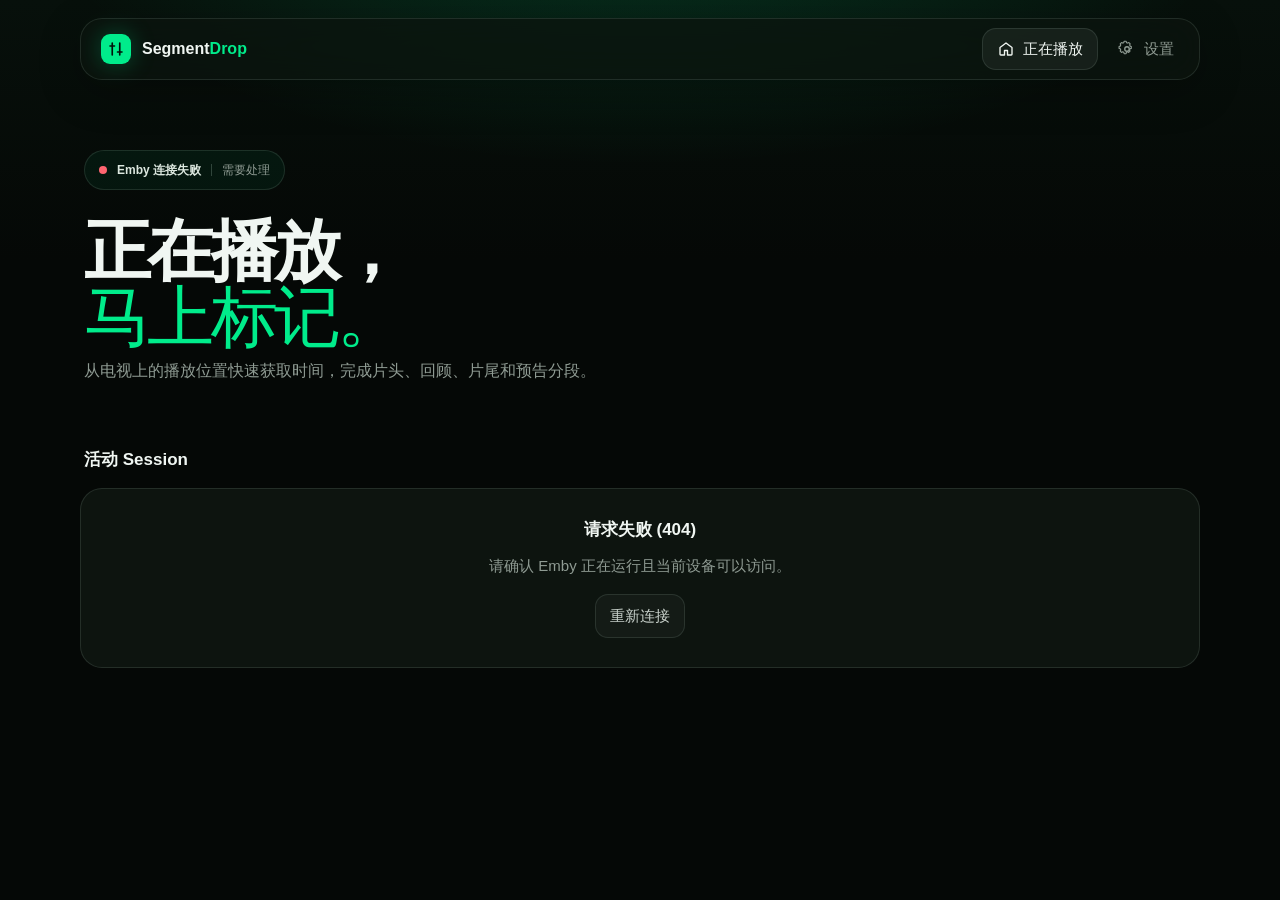
==== templates/index.html @ 85aca8f5 "Initial SegmentDrop release" ====
<!doctype html>
<html lang="zh-CN">
<head>
  <meta charset="utf-8">
  <meta name="viewport" content="width=device-width, initial-scale=1, viewport-fit=cover">
  <meta name="theme-color" content="#050806">
  <title>SegmentDrop · Emby → TheIntroDB</title>
  <link rel="stylesheet" href="/static/app.css">
</head>
<body>
  <div class="noise"></div>
  <svg width="0" height="0" aria-hidden="true" class="symbols">
    <symbol id="icon-cut" viewBox="0 0 24 24"><path d="M7 4v16M17 4v16M4 8h6M14 16h6" fill="none" stroke="currentColor" stroke-width="2.2" stroke-linecap="round"/></symbol>
    <symbol id="icon-home" viewBox="0 0 24 24"><path d="m4 10 8-6 8 6v9a1 1 0 0 1-1 1h-5v-6h-4v6H5a1 1 0 0 1-1-1z" fill="none" stroke="currentColor" stroke-width="1.8" stroke-linejoin="round"/></symbol>
    <symbol id="icon-settings" viewBox="0 0 24 24"><circle cx="12" cy="12" r="3" fill="none" stroke="currentColor" stroke-width="1.8"/><path d="M19 13.5v-3l-2-.7a7 7 0 0 0-.7-1.7l.9-1.9-2.1-2.1-1.9.9a7 7 0 0 0-1.7-.7L10.5 2h-3l-.7 2.3a7 7 0 0 0-1.7.7l-1.9-.9-2.1 2.1.9 1.9a7 7 0 0 0-.7 1.7l-2 .7v3l2 .7a7 7 0 0 0 .7 1.7l-.9 1.9 2.1 2.1 1.9-.9a7 7 0 0 0 1.7.7l.7 2.3h3l.7-2.3a7 7 0 0 0 1.7-.7l1.9.9 2.1-2.1-.9-1.9a7 7 0 0 0 .7-1.7z" transform="translate(2 0) scale(.83)" fill="none" stroke="currentColor" stroke-width="1.8" stroke-linejoin="round"/></symbol>
    <symbol id="icon-arrow" viewBox="0 0 24 24"><path d="m14 5-7 7 7 7" fill="none" stroke="currentColor" stroke-width="2" stroke-linecap="round" stroke-linejoin="round"/></symbol>
  </svg>

  <main class="shell">
    <header class="topbar">
      <button class="brand" data-view="home" aria-label="返回正在播放"><span class="brand-mark"><svg><use href="#icon-cut"></use></svg></span><span class="brand-name">Segment<span>Drop</span></span></button>
      <nav class="nav-actions" aria-label="主导航">
        <button class="nav-btn active" data-view="home"><svg><use href="#icon-home"></use></svg><span>正在播放</span></button>
        <button class="nav-btn" data-view="settings"><svg><use href="#icon-settings"></use></svg><span>设置</span></button>
      </nav>
    </header>

    <section class="view active" id="view-home">
      <div class="hero">
        <div id="sync-status" class="sync-status is-loading"><i class="status-dot"></i><strong>正在连接 Emby</strong><i class="divider"></i><span>请稍候</span></div>
        <h1>正在播放，<br><em>马上标记。</em></h1>
        <p>从电视上的播放位置快速获取时间，完成片头、回顾、片尾和预告分段。</p>
      </div>
      <div class="section-head"><h2>活动 Session</h2><span id="session-count"></span></div>
      <div id="sessions" class="sessions" aria-live="polite"><div class="state-card"><span class="loader"></span><h3>正在读取播放设备</h3></div></div>
    </section>

    <section class="view" id="view-editor">
      <button class="back-btn" data-view="home"><svg><use href="#icon-arrow"></use></svg> 返回正在播放</button>
      <div id="editor-loading" class="state-card"><span class="loader"></span><h3>正在加载影片信息</h3></div>
      <div id="editor-content" hidden>
        <div class="media-banner">
          <div class="poster"><img id="detail-poster" alt="" decoding="async"></div>
          <div class="media-copy"><span class="tag" id="detail-tag"></span><h2 id="detail-title"></h2><h3 id="detail-episode"></h3><p id="detail-meta"></p></div>
        </div>
        <div class="timeline-panel" id="timeline-panel">
          <div class="timeline-head"><span>00:00:00</span><span>Emby 分段概览</span><span id="timeline-duration"></span></div>
          <div class="timeline" id="timeline"></div>
          <div class="legend"><span><i style="--color:var(--blue)"></i>回顾</span><span><i style="--color:var(--orange)"></i>片头</span><span><i style="--color:var(--purple)"></i>片尾</span><span><i style="--color:var(--teal)"></i>预告</span></div>
        </div>
        <div class="editor-head"><div><h2>分段时间</h2><p>点击“获取”读取当前设备的最新播放位置</p></div><button class="reset-all" id="reset-all">恢复 Emby 值</button></div>
        <div class="segment-grid" id="segments"></div>
        <div class="submit-dock"><button class="primary" id="submit-btn">提交分段 · 0 项</button></div>
      </div>
    </section>

    <section class="view" id="view-settings">
      <div class="settings-wrap">
        <h1>连接你的<br><em>媒体服务。</em></h1>
        <form class="settings-card" id="emby-form">
          <h2>Emby</h2><p>读取正在播放的 Session 与媒体分段</p>
          <div class="field"><label for="emby-url">Server URL</label><input id="emby-url" type="url" autocomplete="url" placeholder="http://192.168.1.8:8096"></div>
          <div class="field"><label for="emby-key">API Key</label><input id="emby-key" type="password" autocomplete="off"></div>
          <div class="settings-actions"><button class="secondary" type="button" data-test="emby">测试连接</button><button class="secondary save" type="submit">保存 Emby 设置</button></div>
        </form>
        <form class="settings-card" id="tidb-form">
          <h2>TheIntroDB</h2><p>向社区数据库提交分段时间</p>
          <div class="field"><label for="tidb-key">API Key</label><input id="tidb-key" type="password" autocomplete="off"></div>
          <div class="settings-actions"><button class="secondary" type="button" data-test="theintrodb">测试 API Key</button><button class="secondary save" type="submit">保存 TheIntroDB 设置</button></div>
        </form>
      </div>
    </section>
  </main>

  <div class="toast" id="toast" role="status"><strong></strong><span></span></div>
  <div class="result-sheet" id="result-sheet" role="dialog" aria-modal="true" aria-labelledby="result-title">
    <div class="result-box"><h2 id="result-title">提交结果</h2><p id="result-summary"></p><div class="result-list" id="result-list"></div><button class="primary" id="close-result">完成</button></div>
  </div>
  <script src="/static/app.js" defer></script>
</body>
</html>
---- static/app.css ----
:root{color-scheme:dark;--bg:#050806;--panel:rgba(16,23,19,.84);--panel-solid:#101712;--line:rgba(220,255,232,.11);--line-strong:rgba(220,255,232,.2);--text:#f0f6f2;--muted:#8f9b93;--green:#00ec8b;--green-soft:rgba(0,236,139,.13);--blue:#388cff;--orange:#ff812f;--purple:#ac5cff;--teal:#18c8ad;--danger:#ff6570;--radius:22px;--shadow:0 22px 70px rgba(0,0,0,.36)}
*{box-sizing:border-box}html{background:var(--bg)}body{margin:0;min-width:320px;min-height:100vh;color:var(--text);background:radial-gradient(900px 420px at 50% -120px,rgba(0,236,139,.18),transparent 68%),linear-gradient(180deg,#07100b 0,var(--bg) 260px);font:15px/1.5 -apple-system,BlinkMacSystemFont,"Segoe UI","PingFang SC","Microsoft YaHei",sans-serif;-webkit-font-smoothing:antialiased}button,input{font:inherit}button{color:inherit}button,a{-webkit-tap-highlight-color:transparent}.symbols{position:absolute}.noise{position:fixed;inset:0;pointer-events:none;opacity:.22;z-index:-1;background-image:url("data:image/svg+xml,%3Csvg viewBox='0 0 180 180' xmlns='http://www.w3.org/2000/svg'%3E%3Cfilter id='n'%3E%3CfeTurbulence type='fractalNoise' baseFrequency='.9' numOctaves='3' stitchTiles='stitch'/%3E%3C/filter%3E%3Crect width='100%25' height='100%25' filter='url(%23n)' opacity='.08'/%3E%3C/svg%3E")}.shell{width:min(1120px,calc(100% - 32px));margin:0 auto;padding:18px 0 96px}.topbar{position:sticky;top:max(10px,env(safe-area-inset-top));z-index:20;height:62px;display:flex;align-items:center;justify-content:space-between;padding:0 10px 0 20px;border:1px solid var(--line);border-radius:22px;background:rgba(12,20,15,.76);backdrop-filter:blur(22px) saturate(145%);box-shadow:0 12px 42px rgba(0,0,0,.25)}
.brand{display:flex;align-items:center;gap:11px;border:0;background:none;cursor:pointer;padding:7px 0}.brand-mark{width:30px;height:30px;display:grid;place-items:center;border-radius:9px;color:#021109;background:var(--green);box-shadow:0 0 24px rgba(0,236,139,.28)}.brand-mark svg{width:18px;height:18px}.brand-name{font-size:16px;font-weight:780}.brand-name span,h1 em{color:var(--green)}.nav-actions{display:flex;gap:5px}.nav-btn{min-height:42px;display:inline-flex;align-items:center;justify-content:center;gap:8px;padding:0 14px;border:1px solid transparent;border-radius:14px;background:transparent;color:var(--muted);cursor:pointer}.nav-btn:hover,.nav-btn.active{color:var(--text);background:rgba(255,255,255,.055);border-color:var(--line)}.nav-btn svg{width:18px;height:18px}.view{display:none;animation:rise .26s ease}.view.active{display:block}@keyframes rise{from{opacity:0;transform:translateY(7px)}}
.hero{padding:70px 4px 34px}.hero h1,.settings-wrap h1{margin:13px 0 10px;font-size:clamp(36px,6vw,67px);line-height:.98;letter-spacing:-.055em;font-weight:780}.hero h1 em,.settings-wrap h1 em{font-style:normal;font-weight:480}.hero p{max-width:570px;margin:0;color:var(--muted);font-size:16px}.sync-status{width:fit-content;display:inline-flex;align-items:center;gap:10px;margin-bottom:15px;padding:10px 14px;border:1px solid var(--line);border-radius:999px;background:rgba(0,236,139,.055);color:var(--muted);font-size:12px}.sync-status strong{color:#dce7df}.status-dot{width:8px;height:8px;border-radius:50%;background:var(--green);box-shadow:0 0 0 5px rgba(0,236,139,.09),0 0 13px rgba(0,236,139,.8)}.sync-status.is-error .status-dot{background:var(--danger);box-shadow:none}.sync-status.is-loading .status-dot{animation:pulse 1s infinite}.divider{width:1px;height:12px;background:var(--line-strong)}@keyframes pulse{50%{opacity:.35}}
.section-head{display:flex;align-items:end;justify-content:space-between;margin:30px 4px 15px}.section-head h2{margin:0;font-size:17px}.section-head span{color:var(--muted);font-size:12px}.sessions{display:grid;grid-template-columns:repeat(2,minmax(0,1fr));gap:16px}.session-card{position:relative;min-height:238px;overflow:hidden;display:grid;grid-template-columns:150px 1fr;gap:22px;padding:18px;border:1px solid var(--line);border-radius:var(--radius);background:linear-gradient(135deg,rgba(20,31,24,.97),rgba(9,13,11,.97));box-shadow:var(--shadow);cursor:pointer;text-align:left;transition:.2s}.session-card:hover{transform:translateY(-3px);border-color:rgba(0,236,139,.3)}.poster{position:relative;min-height:202px;overflow:hidden;border-radius:15px;background:linear-gradient(145deg,#28372d,#0a0e0b);box-shadow:0 12px 35px rgba(0,0,0,.4)}.poster:after{content:"SD";position:absolute;inset:0;display:grid;place-items:center;color:rgba(255,255,255,.16);font-weight:800;font-size:30px}.poster img{position:absolute;inset:0;z-index:1;width:100%;height:100%;object-fit:cover}.poster img.is-error{display:none}.session-info{min-width:0;display:flex;flex-direction:column}.live-row{display:flex;align-items:center;justify-content:space-between;gap:8px}.live-chip,.tag{display:inline-flex;width:fit-content;padding:5px 9px;border-radius:999px;background:var(--green-soft);color:var(--green);font-size:11px;font-weight:700}.live-chip.paused{color:#ffbf5f;background:rgba(255,181,76,.12)}.session-info h3{margin:18px 0 2px;font-size:24px;letter-spacing:-.035em}.episode-line{color:#c5cec8;white-space:nowrap;overflow:hidden;text-overflow:ellipsis}.meta{margin-top:7px;color:var(--muted);font-size:12px}.progress-wrap{margin-top:auto}.progress-label{display:flex;justify-content:space-between;margin-bottom:8px;color:var(--muted);font-size:11px}.progress-label .elapsed{color:#d5ded8;font-weight:650}.progress{display:block;height:8px;border:1px solid rgba(255,255,255,.085);border-radius:99px;background:rgba(255,255,255,.095);box-shadow:inset 0 1px 3px rgba(0,0,0,.5);pointer-events:none}.progress i{display:block;width:var(--progress);height:100%;border-radius:inherit;background:linear-gradient(90deg,#00b971,var(--green));box-shadow:0 0 13px rgba(0,236,139,.42)}
.state-card{grid-column:1/-1;min-height:180px;display:grid;place-items:center;align-content:center;gap:12px;padding:28px;border:1px solid var(--line);border-radius:var(--radius);background:var(--panel);text-align:center}.state-card h3{margin:0;font-size:17px}.state-card p{margin:0;max-width:460px;color:var(--muted)}.state-card .secondary{margin-top:5px}.loader{width:22px;height:22px;border:2px solid var(--line-strong);border-top-color:var(--green);border-radius:50%;animation:spin .8s linear infinite}@keyframes spin{to{transform:rotate(1turn)}}
.back-btn{margin:32px 0 12px;display:inline-flex;align-items:center;gap:7px;min-height:44px;padding:0 13px;border:0;background:none;color:var(--muted);cursor:pointer}.back-btn svg{width:18px;height:18px}.media-banner{min-height:258px;display:grid;grid-template-columns:145px 1fr;align-items:end;gap:24px;padding:28px;border:1px solid var(--line);border-radius:28px;background:linear-gradient(90deg,rgba(7,11,8,.98),rgba(7,11,8,.76)),radial-gradient(circle at 80% 20%,rgba(0,236,139,.2),transparent 35%);box-shadow:var(--shadow)}.media-banner .poster{min-height:194px}.media-copy{min-width:0}.media-copy .tag{margin-bottom:10px}.media-copy h2{margin:0;font-size:clamp(27px,4vw,43px);letter-spacing:-.045em}.media-copy h3{margin:4px 0 9px;font-size:17px;font-weight:520;color:#ccd4cf}.media-copy p{margin:0;color:var(--muted);font-size:12px}.timeline-panel{margin-top:16px;padding:18px 20px;border:1px solid var(--line);border-radius:20px;background:rgba(15,22,17,.7)}.timeline-head{display:flex;justify-content:space-between;margin-bottom:12px;color:var(--muted);font-size:11px}.timeline{position:relative;height:8px;overflow:hidden;border-radius:99px;background:rgba(255,255,255,.08)}.timeline span{position:absolute;height:100%;min-width:2px;border-radius:99px}.timeline .recap{background:var(--blue)}.timeline .intro{background:var(--orange)}.timeline .credits{background:var(--purple)}.timeline .preview{background:var(--teal)}.legend{display:flex;flex-wrap:wrap;gap:13px;margin-top:12px;color:var(--muted);font-size:11px}.legend span{display:flex;align-items:center;gap:5px}.legend i{width:7px;height:7px;border-radius:2px;background:var(--color)}
.editor-head{margin:35px 4px 14px;display:flex;justify-content:space-between;align-items:end}.editor-head h2{margin:0 0 3px;font-size:21px}.editor-head p{margin:0;color:var(--muted);font-size:12px}.reset-all,.secondary{min-height:44px;padding:0 14px;border:1px solid var(--line);border-radius:13px;background:rgba(255,255,255,.03);color:#c8d1cb;cursor:pointer}.segment-grid{display:grid;grid-template-columns:repeat(2,minmax(0,1fr));gap:14px}.segment-card{--accent:var(--orange);padding:18px;border:1px solid var(--line);border-radius:21px;background:linear-gradient(145deg,rgba(20,28,22,.94),rgba(11,15,12,.94));box-shadow:0 15px 45px rgba(0,0,0,.2)}.segment-card.recap{--accent:var(--blue)}.segment-card.credits{--accent:var(--purple)}.segment-card.preview{--accent:var(--teal)}.segment-title{display:flex;align-items:center;justify-content:space-between;margin-bottom:15px}.segment-title h3{display:flex;align-items:center;gap:9px;margin:0;font-size:15px;letter-spacing:.08em}.segment-title h3 i{width:8px;height:8px;border-radius:2px;background:var(--accent);box-shadow:0 0 14px var(--accent)}.clear-segment,.remove-interval{min-height:44px;padding:0 10px;border:1px solid var(--line);border-radius:10px;background:rgba(255,255,255,.025);color:#d5ded8;font-size:11px;cursor:pointer}.interval{padding-top:14px;border-top:1px solid var(--line)}.interval:first-child{padding-top:0;border:0}.interval+.interval{margin-top:17px}.interval-head{display:flex;align-items:center;justify-content:space-between;margin-bottom:9px;color:var(--muted);font-size:11px}.remove-interval{color:var(--muted)}.time-block+.time-block{margin-top:13px}.time-label{display:flex;justify-content:space-between;margin-bottom:6px;color:var(--muted);font-size:11px}.time-row{display:grid;grid-template-columns:1fr auto;gap:8px}.time-input{min-width:0;height:48px;padding:0 13px;border:1px solid var(--line);border-radius:13px;outline:0;background:rgba(0,0,0,.22);color:var(--text);font:620 16px/1 ui-monospace,SFMono-Regular,Menlo,monospace}.time-input:focus{border-color:var(--accent);box-shadow:0 0 0 3px color-mix(in srgb,var(--accent) 15%,transparent)}.time-input.invalid{border-color:var(--danger)}.capture{height:48px;padding:0 14px;border:1px solid color-mix(in srgb,var(--accent) 38%,transparent);border-radius:13px;background:color-mix(in srgb,var(--accent) 12%,transparent);color:var(--accent);font-weight:700;cursor:pointer}.adjust-row{display:grid;grid-template-columns:repeat(4,1fr);gap:6px;margin-top:7px}.adjust{min-height:44px;border:1px solid var(--line);border-radius:11px;background:rgba(255,255,255,.025);color:#aeb9b1;font-size:11px;cursor:pointer}.add-interval{width:100%;min-height:44px;margin-top:14px;border:1px dashed var(--line-strong);border-radius:12px;background:transparent;color:var(--muted);cursor:pointer}.submit-dock{position:sticky;bottom:max(12px,env(safe-area-inset-bottom));z-index:15;margin:20px auto 0;max-width:580px;padding:7px;border:1px solid var(--line-strong);border-radius:19px;background:rgba(11,18,13,.9);backdrop-filter:blur(22px);box-shadow:0 16px 50px rgba(0,0,0,.5)}.primary{width:100%;min-height:54px;border:0;border-radius:14px;background:var(--green);color:#021109;font-weight:800;cursor:pointer}.primary:disabled,.secondary:disabled,.capture:disabled{opacity:.5;cursor:wait}
.settings-wrap{max-width:720px;margin:58px auto 0}.settings-wrap h1{font-size:clamp(34px,6vw,54px)}.settings-card{margin-top:16px;padding:22px;border:1px solid var(--line);border-radius:22px;background:var(--panel)}.settings-card h2{margin:0 0 4px;font-size:18px}.settings-card>p{margin:0 0 18px;color:var(--muted);font-size:12px}.field{margin-top:13px}.field label{display:block;margin-bottom:6px;color:#b4beb7;font-size:12px}.field input{width:100%;height:50px;padding:0 14px;border:1px solid var(--line);border-radius:13px;outline:0;background:rgba(0,0,0,.22);color:var(--text)}.field input:focus{border-color:var(--green)}.settings-actions{display:flex;justify-content:space-between;gap:10px;margin-top:17px}.save{background:var(--green-soft);border-color:rgba(0,236,139,.25);color:var(--green)}
.toast{position:fixed;z-index:50;left:50%;top:calc(env(safe-area-inset-top,0px) + 84px);width:min(420px,calc(100% - 28px));padding:15px 17px;border:1px solid var(--line-strong);border-radius:16px;background:rgba(18,27,21,.97);box-shadow:var(--shadow);transform:translate(-50%,-24px);opacity:0;pointer-events:none;transition:.28s}.toast.show{transform:translate(-50%,0);opacity:1}.toast strong{display:block}.toast span{color:var(--muted);font-size:12px}.result-sheet{position:fixed;inset:0;z-index:40;display:none;place-items:end center;padding:18px max(18px,env(safe-area-inset-right)) max(18px,env(safe-area-inset-bottom)) max(18px,env(safe-area-inset-left));background:rgba(0,0,0,.68);backdrop-filter:blur(6px)}.result-sheet.show{display:grid}.result-box{width:min(520px,100%);padding:22px;border:1px solid var(--line-strong);border-radius:25px;background:#111a14;box-shadow:var(--shadow)}.result-box h2{margin:0 0 3px}.result-box>p{margin:0 0 17px;color:var(--muted);font-size:12px}.result-list{display:grid;gap:8px}.result-item{display:flex;align-items:center;justify-content:space-between;gap:12px;padding:12px 13px;border-radius:13px;background:rgba(255,255,255,.035)}.result-item b{font-size:13px}.result-item span{color:var(--green);font-size:12px;text-align:right}.result-item.error span{color:var(--danger)}.result-item.duplicate span,.result-item.skipped span{color:#ffbf5f}.result-box .primary{margin-top:16px}[hidden]{display:none!important}
@media(min-width:720px){.result-sheet{place-items:center}}@media(max-width:850px){.sessions{grid-template-columns:1fr}.session-card{grid-template-columns:125px 1fr;min-height:214px}.poster{min-height:178px}.media-banner{grid-template-columns:120px 1fr}.media-banner .poster{min-height:170px}.segment-grid{grid-template-columns:1fr}}@media(max-width:600px){.shell{width:min(100% - 20px,1120px);padding-top:10px}.topbar{height:56px;border-radius:17px;padding-left:14px}.brand-name{font-size:14px}.nav-btn{width:42px;padding:0}.nav-btn span{display:none}.hero{padding:48px 4px 23px}.hero h1{font-size:43px}.hero p{font-size:14px}.sessions{gap:11px}.session-card{min-height:174px;grid-template-columns:104px 1fr;gap:15px;padding:12px;border-radius:19px}.poster{min-height:150px;border-radius:12px}.session-info h3{margin-top:10px;font-size:20px}.episode-line{font-size:13px}.meta{font-size:10px}.back-btn{margin-top:20px}.media-banner{min-height:0;grid-template-columns:88px 1fr;align-items:center;gap:14px;padding:14px;border-radius:20px}.media-banner .poster{min-height:127px}.media-copy h2{font-size:26px}.media-copy h3{font-size:13px}.timeline-panel{margin-top:10px;padding:14px}.legend{justify-content:space-between;gap:6px}.editor-head{margin-top:28px}.editor-head h2{font-size:19px}.reset-all{width:44px;padding:0;font-size:0}.reset-all:after{content:"↺";font-size:20px}.segment-grid{gap:10px}.segment-card{padding:15px 13px;border-radius:18px}.time-input{font-size:15px}.capture{padding:0 13px}.settings-wrap{margin-top:38px}.settings-card{padding:17px 14px}.settings-actions{flex-direction:column}.settings-actions button{width:100%}}
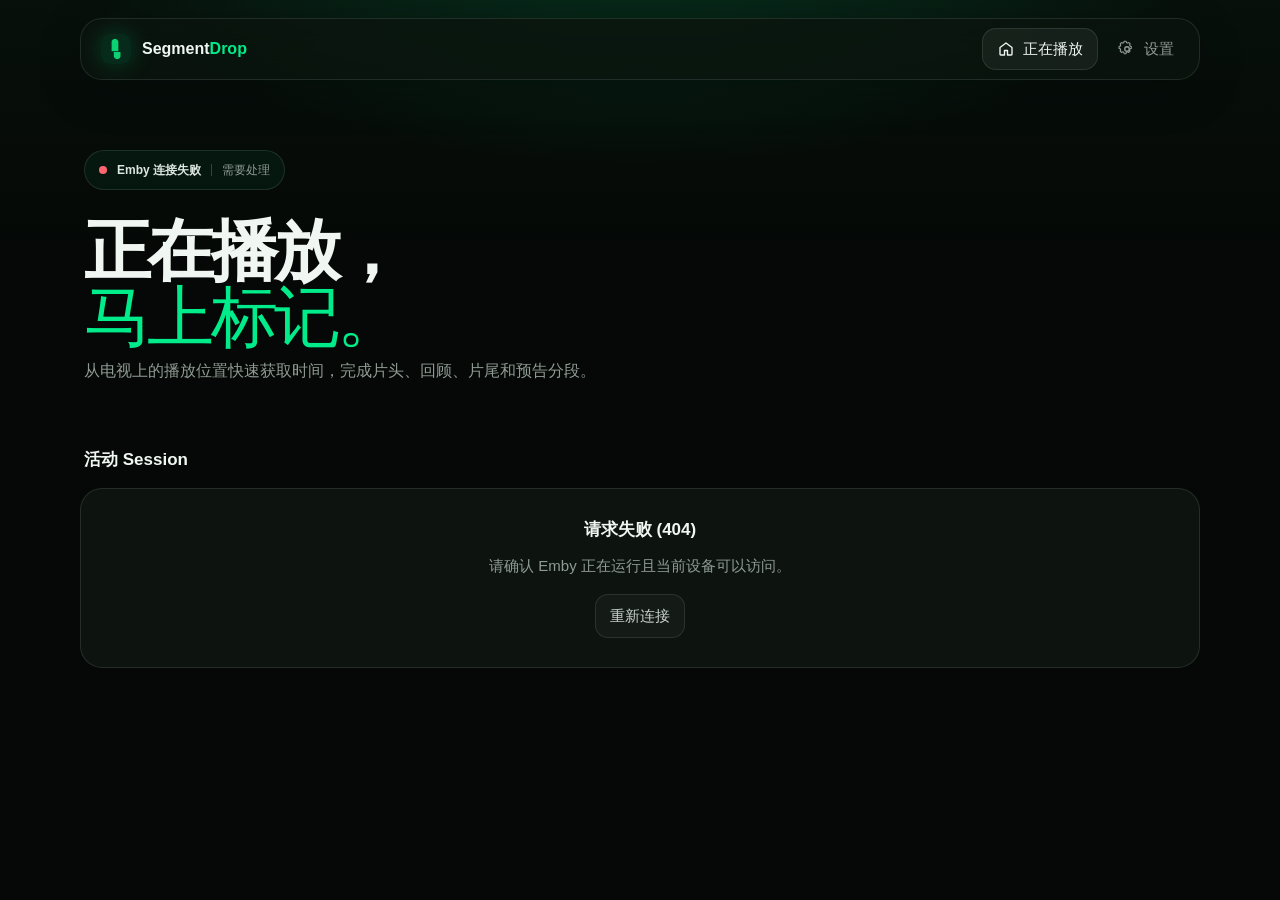
==== commit 79cfd5ad: "增加图标" ====
--- a/templates/index.html
+++ b/templates/index.html
@@ -4,13 +4,19 @@
   <meta charset="utf-8">
   <meta name="viewport" content="width=device-width, initial-scale=1, viewport-fit=cover">
   <meta name="theme-color" content="#050806">
+  <meta name="apple-mobile-web-app-capable" content="yes">
+  <meta name="apple-mobile-web-app-status-bar-style" content="black-translucent">
   <title>SegmentDrop · Emby → TheIntroDB</title>
+  <link rel="manifest" href="/static/manifest.webmanifest">
+  <link rel="icon" href="/static/favicon.ico" sizes="any">
+  <link rel="icon" type="image/png" sizes="32x32" href="/static/icons/favicon-32.png">
+  <link rel="icon" type="image/png" sizes="16x16" href="/static/icons/favicon-16.png">
+  <link rel="apple-touch-icon" href="/static/icons/apple-touch-icon.png">
   <link rel="stylesheet" href="/static/app.css">
 </head>
 <body>
   <div class="noise"></div>
   <svg width="0" height="0" aria-hidden="true" class="symbols">
-    <symbol id="icon-cut" viewBox="0 0 24 24"><path d="M7 4v16M17 4v16M4 8h6M14 16h6" fill="none" stroke="currentColor" stroke-width="2.2" stroke-linecap="round"/></symbol>
     <symbol id="icon-home" viewBox="0 0 24 24"><path d="m4 10 8-6 8 6v9a1 1 0 0 1-1 1h-5v-6h-4v6H5a1 1 0 0 1-1-1z" fill="none" stroke="currentColor" stroke-width="1.8" stroke-linejoin="round"/></symbol>
     <symbol id="icon-settings" viewBox="0 0 24 24"><circle cx="12" cy="12" r="3" fill="none" stroke="currentColor" stroke-width="1.8"/><path d="M19 13.5v-3l-2-.7a7 7 0 0 0-.7-1.7l.9-1.9-2.1-2.1-1.9.9a7 7 0 0 0-1.7-.7L10.5 2h-3l-.7 2.3a7 7 0 0 0-1.7.7l-1.9-.9-2.1 2.1.9 1.9a7 7 0 0 0-.7 1.7l-2 .7v3l2 .7a7 7 0 0 0 .7 1.7l-.9 1.9 2.1 2.1 1.9-.9a7 7 0 0 0 1.7.7l.7 2.3h3l.7-2.3a7 7 0 0 0 1.7-.7l1.9.9 2.1-2.1-.9-1.9a7 7 0 0 0 .7-1.7z" transform="translate(2 0) scale(.83)" fill="none" stroke="currentColor" stroke-width="1.8" stroke-linejoin="round"/></symbol>
     <symbol id="icon-arrow" viewBox="0 0 24 24"><path d="m14 5-7 7 7 7" fill="none" stroke="currentColor" stroke-width="2" stroke-linecap="round" stroke-linejoin="round"/></symbol>
@@ -18,7 +24,7 @@
 
   <main class="shell">
     <header class="topbar">
-      <button class="brand" data-view="home" aria-label="返回正在播放"><span class="brand-mark"><svg><use href="#icon-cut"></use></svg></span><span class="brand-name">Segment<span>Drop</span></span></button>
+      <button class="brand" data-view="home" aria-label="返回正在播放"><span class="brand-mark"><img src="/static/icons/icon-192.png" alt="" width="30" height="30"></span><span class="brand-name">Segment<span>Drop</span></span></button>
       <nav class="nav-actions" aria-label="主导航">
         <button class="nav-btn active" data-view="home"><svg><use href="#icon-home"></use></svg><span>正在播放</span></button>
         <button class="nav-btn" data-view="settings"><svg><use href="#icon-settings"></use></svg><span>设置</span></button>
@@ -79,4 +85,3 @@
   <script src="/static/app.js" defer></script>
 </body>
 </html>
-
--- a/static/app.css
+++ b/static/app.css
@@ -1,6 +1,6 @@
 :root{color-scheme:dark;--bg:#050806;--panel:rgba(16,23,19,.84);--panel-solid:#101712;--line:rgba(220,255,232,.11);--line-strong:rgba(220,255,232,.2);--text:#f0f6f2;--muted:#8f9b93;--green:#00ec8b;--green-soft:rgba(0,236,139,.13);--blue:#388cff;--orange:#ff812f;--purple:#ac5cff;--teal:#18c8ad;--danger:#ff6570;--radius:22px;--shadow:0 22px 70px rgba(0,0,0,.36)}
 *{box-sizing:border-box}html{background:var(--bg)}body{margin:0;min-width:320px;min-height:100vh;color:var(--text);background:radial-gradient(900px 420px at 50% -120px,rgba(0,236,139,.18),transparent 68%),linear-gradient(180deg,#07100b 0,var(--bg) 260px);font:15px/1.5 -apple-system,BlinkMacSystemFont,"Segoe UI","PingFang SC","Microsoft YaHei",sans-serif;-webkit-font-smoothing:antialiased}button,input{font:inherit}button{color:inherit}button,a{-webkit-tap-highlight-color:transparent}.symbols{position:absolute}.noise{position:fixed;inset:0;pointer-events:none;opacity:.22;z-index:-1;background-image:url("data:image/svg+xml,%3Csvg viewBox='0 0 180 180' xmlns='http://www.w3.org/2000/svg'%3E%3Cfilter id='n'%3E%3CfeTurbulence type='fractalNoise' baseFrequency='.9' numOctaves='3' stitchTiles='stitch'/%3E%3C/filter%3E%3Crect width='100%25' height='100%25' filter='url(%23n)' opacity='.08'/%3E%3C/svg%3E")}.shell{width:min(1120px,calc(100% - 32px));margin:0 auto;padding:18px 0 96px}.topbar{position:sticky;top:max(10px,env(safe-area-inset-top));z-index:20;height:62px;display:flex;align-items:center;justify-content:space-between;padding:0 10px 0 20px;border:1px solid var(--line);border-radius:22px;background:rgba(12,20,15,.76);backdrop-filter:blur(22px) saturate(145%);box-shadow:0 12px 42px rgba(0,0,0,.25)}
-.brand{display:flex;align-items:center;gap:11px;border:0;background:none;cursor:pointer;padding:7px 0}.brand-mark{width:30px;height:30px;display:grid;place-items:center;border-radius:9px;color:#021109;background:var(--green);box-shadow:0 0 24px rgba(0,236,139,.28)}.brand-mark svg{width:18px;height:18px}.brand-name{font-size:16px;font-weight:780}.brand-name span,h1 em{color:var(--green)}.nav-actions{display:flex;gap:5px}.nav-btn{min-height:42px;display:inline-flex;align-items:center;justify-content:center;gap:8px;padding:0 14px;border:1px solid transparent;border-radius:14px;background:transparent;color:var(--muted);cursor:pointer}.nav-btn:hover,.nav-btn.active{color:var(--text);background:rgba(255,255,255,.055);border-color:var(--line)}.nav-btn svg{width:18px;height:18px}.view{display:none;animation:rise .26s ease}.view.active{display:block}@keyframes rise{from{opacity:0;transform:translateY(7px)}}
+.brand{display:flex;align-items:center;gap:11px;border:0;background:none;cursor:pointer;padding:7px 0}.brand-mark{width:30px;height:30px;display:block;border-radius:9px;overflow:hidden;box-shadow:0 0 24px rgba(0,236,139,.22)}.brand-mark img{width:100%;height:100%;display:block}.brand-name{font-size:16px;font-weight:780}.brand-name span,h1 em{color:var(--green)}.nav-actions{display:flex;gap:5px}.nav-btn{min-height:42px;display:inline-flex;align-items:center;justify-content:center;gap:8px;padding:0 14px;border:1px solid transparent;border-radius:14px;background:transparent;color:var(--muted);cursor:pointer}.nav-btn:hover,.nav-btn.active{color:var(--text);background:rgba(255,255,255,.055);border-color:var(--line)}.nav-btn svg{width:18px;height:18px}.view{display:none;animation:rise .26s ease}.view.active{display:block}@keyframes rise{from{opacity:0;transform:translateY(7px)}}
 .hero{padding:70px 4px 34px}.hero h1,.settings-wrap h1{margin:13px 0 10px;font-size:clamp(36px,6vw,67px);line-height:.98;letter-spacing:-.055em;font-weight:780}.hero h1 em,.settings-wrap h1 em{font-style:normal;font-weight:480}.hero p{max-width:570px;margin:0;color:var(--muted);font-size:16px}.sync-status{width:fit-content;display:inline-flex;align-items:center;gap:10px;margin-bottom:15px;padding:10px 14px;border:1px solid var(--line);border-radius:999px;background:rgba(0,236,139,.055);color:var(--muted);font-size:12px}.sync-status strong{color:#dce7df}.status-dot{width:8px;height:8px;border-radius:50%;background:var(--green);box-shadow:0 0 0 5px rgba(0,236,139,.09),0 0 13px rgba(0,236,139,.8)}.sync-status.is-error .status-dot{background:var(--danger);box-shadow:none}.sync-status.is-loading .status-dot{animation:pulse 1s infinite}.divider{width:1px;height:12px;background:var(--line-strong)}@keyframes pulse{50%{opacity:.35}}
 .section-head{display:flex;align-items:end;justify-content:space-between;margin:30px 4px 15px}.section-head h2{margin:0;font-size:17px}.section-head span{color:var(--muted);font-size:12px}.sessions{display:grid;grid-template-columns:repeat(2,minmax(0,1fr));gap:16px}.session-card{position:relative;min-height:238px;overflow:hidden;display:grid;grid-template-columns:150px 1fr;gap:22px;padding:18px;border:1px solid var(--line);border-radius:var(--radius);background:linear-gradient(135deg,rgba(20,31,24,.97),rgba(9,13,11,.97));box-shadow:var(--shadow);cursor:pointer;text-align:left;transition:.2s}.session-card:hover{transform:translateY(-3px);border-color:rgba(0,236,139,.3)}.poster{position:relative;min-height:202px;overflow:hidden;border-radius:15px;background:linear-gradient(145deg,#28372d,#0a0e0b);box-shadow:0 12px 35px rgba(0,0,0,.4)}.poster:after{content:"SD";position:absolute;inset:0;display:grid;place-items:center;color:rgba(255,255,255,.16);font-weight:800;font-size:30px}.poster img{position:absolute;inset:0;z-index:1;width:100%;height:100%;object-fit:cover}.poster img.is-error{display:none}.session-info{min-width:0;display:flex;flex-direction:column}.live-row{display:flex;align-items:center;justify-content:space-between;gap:8px}.live-chip,.tag{display:inline-flex;width:fit-content;padding:5px 9px;border-radius:999px;background:var(--green-soft);color:var(--green);font-size:11px;font-weight:700}.live-chip.paused{color:#ffbf5f;background:rgba(255,181,76,.12)}.session-info h3{margin:18px 0 2px;font-size:24px;letter-spacing:-.035em}.episode-line{color:#c5cec8;white-space:nowrap;overflow:hidden;text-overflow:ellipsis}.meta{margin-top:7px;color:var(--muted);font-size:12px}.progress-wrap{margin-top:auto}.progress-label{display:flex;justify-content:space-between;margin-bottom:8px;color:var(--muted);font-size:11px}.progress-label .elapsed{color:#d5ded8;font-weight:650}.progress{display:block;height:8px;border:1px solid rgba(255,255,255,.085);border-radius:99px;background:rgba(255,255,255,.095);box-shadow:inset 0 1px 3px rgba(0,0,0,.5);pointer-events:none}.progress i{display:block;width:var(--progress);height:100%;border-radius:inherit;background:linear-gradient(90deg,#00b971,var(--green));box-shadow:0 0 13px rgba(0,236,139,.42)}
 .state-card{grid-column:1/-1;min-height:180px;display:grid;place-items:center;align-content:center;gap:12px;padding:28px;border:1px solid var(--line);border-radius:var(--radius);background:var(--panel);text-align:center}.state-card h3{margin:0;font-size:17px}.state-card p{margin:0;max-width:460px;color:var(--muted)}.state-card .secondary{margin-top:5px}.loader{width:22px;height:22px;border:2px solid var(--line-strong);border-top-color:var(--green);border-radius:50%;animation:spin .8s linear infinite}@keyframes spin{to{transform:rotate(1turn)}}
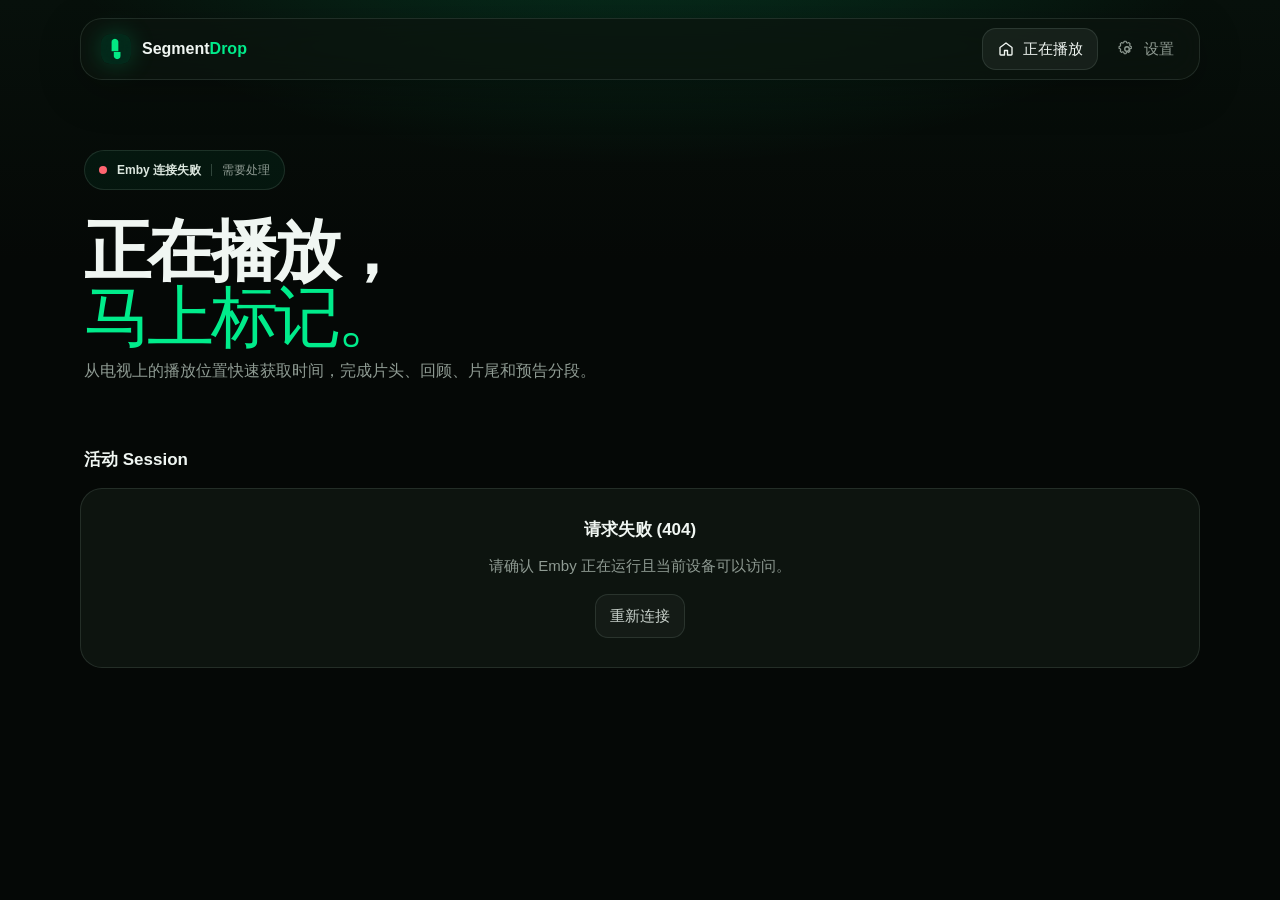
==== commit c7801057: "一次提交一个片段" ====
--- a/templates/index.html
+++ b/templates/index.html
@@ -13,6 +13,7 @@
   <link rel="icon" type="image/png" sizes="16x16" href="/static/icons/favicon-16.png">
   <link rel="apple-touch-icon" href="/static/icons/apple-touch-icon.png">
   <link rel="stylesheet" href="/static/app.css">
+  <link rel="stylesheet" href="/static/detail.css">
 </head>
 <body>
   <div class="noise"></div>
@@ -44,19 +45,28 @@
     <section class="view" id="view-editor">
       <button class="back-btn" data-view="home"><svg><use href="#icon-arrow"></use></svg> 返回正在播放</button>
       <div id="editor-loading" class="state-card"><span class="loader"></span><h3>正在加载影片信息</h3></div>
-      <div id="editor-content" hidden>
-        <div class="media-banner">
-          <div class="poster"><img id="detail-poster" alt="" decoding="async"></div>
-          <div class="media-copy"><span class="tag" id="detail-tag"></span><h2 id="detail-title"></h2><h3 id="detail-episode"></h3><p id="detail-meta"></p></div>
+      <div class="editor-layout" id="editor-content" hidden>
+        <div class="editor-column editor-media">
+          <div class="media-banner">
+            <div class="poster"><img id="detail-poster" alt="" decoding="async"></div>
+            <div class="media-copy"><span class="tag" id="detail-tag"></span><h2 id="detail-title"></h2><h3 id="detail-episode"></h3><p id="detail-meta"></p></div>
+          </div>
+          <div class="timeline-panel" id="timeline-panel">
+            <div class="timeline-head"><span>00:00:00</span><span id="timeline-label">本次提交预览</span><span id="timeline-duration"></span></div>
+            <div class="timeline" id="timeline"></div>
+            <div class="legend" id="timeline-legend"></div>
+          </div>
         </div>
-        <div class="timeline-panel" id="timeline-panel">
-          <div class="timeline-head"><span>00:00:00</span><span>Emby 分段概览</span><span id="timeline-duration"></span></div>
-          <div class="timeline" id="timeline"></div>
-          <div class="legend"><span><i style="--color:var(--blue)"></i>回顾</span><span><i style="--color:var(--orange)"></i>片头</span><span><i style="--color:var(--purple)"></i>片尾</span><span><i style="--color:var(--teal)"></i>预告</span></div>
+        <div class="editor-column editor-controls">
+          <div class="segment-type-picker" id="segment-type-picker" role="group" aria-label="片段类型">
+            <button type="button" data-kind="intro" aria-pressed="true">片头</button>
+            <button type="button" data-kind="recap" aria-pressed="false">回顾</button>
+            <button type="button" data-kind="credits" aria-pressed="false">片尾</button>
+            <button type="button" data-kind="preview" aria-pressed="false">预告</button>
+          </div>
+          <div class="segment-grid" id="segments"></div>
+          <div class="submit-dock"><button class="primary" id="submit-btn" disabled>提交本片片头</button></div>
         </div>
-        <div class="editor-head"><div><h2>分段时间</h2><p>点击“获取”读取当前设备的最新播放位置</p></div><button class="reset-all" id="reset-all">恢复 Emby 值</button></div>
-        <div class="segment-grid" id="segments"></div>
-        <div class="submit-dock"><button class="primary" id="submit-btn">提交分段 · 0 项</button></div>
       </div>
     </section>
 
@@ -64,7 +74,7 @@
       <div class="settings-wrap">
         <h1>连接你的<br><em>媒体服务。</em></h1>
         <form class="settings-card" id="emby-form">
-          <h2>Emby</h2><p>读取正在播放的 Session 与媒体分段</p>
+          <h2>Emby</h2><p>读取正在播放的 Session、媒体信息与播放位置</p>
           <div class="field"><label for="emby-url">Server URL</label><input id="emby-url" type="url" autocomplete="url" placeholder="http://192.168.1.8:8096"></div>
           <div class="field"><label for="emby-key">API Key</label><input id="emby-key" type="password" autocomplete="off"></div>
           <div class="settings-actions"><button class="secondary" type="button" data-test="emby">测试连接</button><button class="secondary save" type="submit">保存 Emby 设置</button></div>
--- a/static/app.css
+++ b/static/app.css
@@ -1,11 +1,11 @@
 :root{color-scheme:dark;--bg:#050806;--panel:rgba(16,23,19,.84);--panel-solid:#101712;--line:rgba(220,255,232,.11);--line-strong:rgba(220,255,232,.2);--text:#f0f6f2;--muted:#8f9b93;--green:#00ec8b;--green-soft:rgba(0,236,139,.13);--blue:#388cff;--orange:#ff812f;--purple:#ac5cff;--teal:#18c8ad;--danger:#ff6570;--radius:22px;--shadow:0 22px 70px rgba(0,0,0,.36)}
-*{box-sizing:border-box}html{background:var(--bg)}body{margin:0;min-width:320px;min-height:100vh;color:var(--text);background:radial-gradient(900px 420px at 50% -120px,rgba(0,236,139,.18),transparent 68%),linear-gradient(180deg,#07100b 0,var(--bg) 260px);font:15px/1.5 -apple-system,BlinkMacSystemFont,"Segoe UI","PingFang SC","Microsoft YaHei",sans-serif;-webkit-font-smoothing:antialiased}button,input{font:inherit}button{color:inherit}button,a{-webkit-tap-highlight-color:transparent}.symbols{position:absolute}.noise{position:fixed;inset:0;pointer-events:none;opacity:.22;z-index:-1;background-image:url("data:image/svg+xml,%3Csvg viewBox='0 0 180 180' xmlns='http://www.w3.org/2000/svg'%3E%3Cfilter id='n'%3E%3CfeTurbulence type='fractalNoise' baseFrequency='.9' numOctaves='3' stitchTiles='stitch'/%3E%3C/filter%3E%3Crect width='100%25' height='100%25' filter='url(%23n)' opacity='.08'/%3E%3C/svg%3E")}.shell{width:min(1120px,calc(100% - 32px));margin:0 auto;padding:18px 0 96px}.topbar{position:sticky;top:max(10px,env(safe-area-inset-top));z-index:20;height:62px;display:flex;align-items:center;justify-content:space-between;padding:0 10px 0 20px;border:1px solid var(--line);border-radius:22px;background:rgba(12,20,15,.76);backdrop-filter:blur(22px) saturate(145%);box-shadow:0 12px 42px rgba(0,0,0,.25)}
+*{box-sizing:border-box}html{background:var(--bg)}body{margin:0;min-width:320px;min-height:100vh;color:var(--text);background:radial-gradient(900px 420px at 50% -120px,rgba(0,236,139,.18),transparent 68%),linear-gradient(180deg,#07100b 0,var(--bg) 260px);font:15px/1.5 -apple-system,BlinkMacSystemFont,"Segoe UI","PingFang SC","Microsoft YaHei",sans-serif;-webkit-font-smoothing:antialiased}button,input{font:inherit}button{color:inherit}button,a{-webkit-tap-highlight-color:transparent}.symbols{position:absolute}.noise{position:fixed;inset:0;pointer-events:none;opacity:.22;z-index:-1;background-image:url("data:image/svg+xml,%3Csvg viewBox='0 0 180 180' xmlns='http://www.w3.org/2000/svg'%3E%3Cfilter id='n'%3E%3CfeTurbulence type='fractalNoise' baseFrequency='.9' numOctaves='3' stitchTiles='stitch'/%3E%3C/filter%3E%3Crect width='100%25' height='100%25' filter='url(%23n)' opacity='.08'/%3E%3C/svg%3E")}.shell{width:min(1120px,calc(100% - 32px - env(safe-area-inset-left) - env(safe-area-inset-right)));margin:0 auto;padding:calc(env(safe-area-inset-top) + 18px) 0 calc(env(safe-area-inset-bottom) + 96px)}.topbar{position:sticky;top:calc(env(safe-area-inset-top) + 10px);z-index:20;height:62px;display:flex;align-items:center;justify-content:space-between;padding:0 10px 0 20px;border:1px solid var(--line);border-radius:22px;background:rgba(12,20,15,.76);backdrop-filter:blur(22px) saturate(145%);box-shadow:0 12px 42px rgba(0,0,0,.25)}
 .brand{display:flex;align-items:center;gap:11px;border:0;background:none;cursor:pointer;padding:7px 0}.brand-mark{width:30px;height:30px;display:block;border-radius:9px;overflow:hidden;box-shadow:0 0 24px rgba(0,236,139,.22)}.brand-mark img{width:100%;height:100%;display:block}.brand-name{font-size:16px;font-weight:780}.brand-name span,h1 em{color:var(--green)}.nav-actions{display:flex;gap:5px}.nav-btn{min-height:42px;display:inline-flex;align-items:center;justify-content:center;gap:8px;padding:0 14px;border:1px solid transparent;border-radius:14px;background:transparent;color:var(--muted);cursor:pointer}.nav-btn:hover,.nav-btn.active{color:var(--text);background:rgba(255,255,255,.055);border-color:var(--line)}.nav-btn svg{width:18px;height:18px}.view{display:none;animation:rise .26s ease}.view.active{display:block}@keyframes rise{from{opacity:0;transform:translateY(7px)}}
 .hero{padding:70px 4px 34px}.hero h1,.settings-wrap h1{margin:13px 0 10px;font-size:clamp(36px,6vw,67px);line-height:.98;letter-spacing:-.055em;font-weight:780}.hero h1 em,.settings-wrap h1 em{font-style:normal;font-weight:480}.hero p{max-width:570px;margin:0;color:var(--muted);font-size:16px}.sync-status{width:fit-content;display:inline-flex;align-items:center;gap:10px;margin-bottom:15px;padding:10px 14px;border:1px solid var(--line);border-radius:999px;background:rgba(0,236,139,.055);color:var(--muted);font-size:12px}.sync-status strong{color:#dce7df}.status-dot{width:8px;height:8px;border-radius:50%;background:var(--green);box-shadow:0 0 0 5px rgba(0,236,139,.09),0 0 13px rgba(0,236,139,.8)}.sync-status.is-error .status-dot{background:var(--danger);box-shadow:none}.sync-status.is-loading .status-dot{animation:pulse 1s infinite}.divider{width:1px;height:12px;background:var(--line-strong)}@keyframes pulse{50%{opacity:.35}}
 .section-head{display:flex;align-items:end;justify-content:space-between;margin:30px 4px 15px}.section-head h2{margin:0;font-size:17px}.section-head span{color:var(--muted);font-size:12px}.sessions{display:grid;grid-template-columns:repeat(2,minmax(0,1fr));gap:16px}.session-card{position:relative;min-height:238px;overflow:hidden;display:grid;grid-template-columns:150px 1fr;gap:22px;padding:18px;border:1px solid var(--line);border-radius:var(--radius);background:linear-gradient(135deg,rgba(20,31,24,.97),rgba(9,13,11,.97));box-shadow:var(--shadow);cursor:pointer;text-align:left;transition:.2s}.session-card:hover{transform:translateY(-3px);border-color:rgba(0,236,139,.3)}.poster{position:relative;min-height:202px;overflow:hidden;border-radius:15px;background:linear-gradient(145deg,#28372d,#0a0e0b);box-shadow:0 12px 35px rgba(0,0,0,.4)}.poster:after{content:"SD";position:absolute;inset:0;display:grid;place-items:center;color:rgba(255,255,255,.16);font-weight:800;font-size:30px}.poster img{position:absolute;inset:0;z-index:1;width:100%;height:100%;object-fit:cover}.poster img.is-error{display:none}.session-info{min-width:0;display:flex;flex-direction:column}.live-row{display:flex;align-items:center;justify-content:space-between;gap:8px}.live-chip,.tag{display:inline-flex;width:fit-content;padding:5px 9px;border-radius:999px;background:var(--green-soft);color:var(--green);font-size:11px;font-weight:700}.live-chip.paused{color:#ffbf5f;background:rgba(255,181,76,.12)}.session-info h3{margin:18px 0 2px;font-size:24px;letter-spacing:-.035em}.episode-line{color:#c5cec8;white-space:nowrap;overflow:hidden;text-overflow:ellipsis}.meta{margin-top:7px;color:var(--muted);font-size:12px}.progress-wrap{margin-top:auto}.progress-label{display:flex;justify-content:space-between;margin-bottom:8px;color:var(--muted);font-size:11px}.progress-label .elapsed{color:#d5ded8;font-weight:650}.progress{display:block;height:8px;border:1px solid rgba(255,255,255,.085);border-radius:99px;background:rgba(255,255,255,.095);box-shadow:inset 0 1px 3px rgba(0,0,0,.5);pointer-events:none}.progress i{display:block;width:var(--progress);height:100%;border-radius:inherit;background:linear-gradient(90deg,#00b971,var(--green));box-shadow:0 0 13px rgba(0,236,139,.42)}
 .state-card{grid-column:1/-1;min-height:180px;display:grid;place-items:center;align-content:center;gap:12px;padding:28px;border:1px solid var(--line);border-radius:var(--radius);background:var(--panel);text-align:center}.state-card h3{margin:0;font-size:17px}.state-card p{margin:0;max-width:460px;color:var(--muted)}.state-card .secondary{margin-top:5px}.loader{width:22px;height:22px;border:2px solid var(--line-strong);border-top-color:var(--green);border-radius:50%;animation:spin .8s linear infinite}@keyframes spin{to{transform:rotate(1turn)}}
 .back-btn{margin:32px 0 12px;display:inline-flex;align-items:center;gap:7px;min-height:44px;padding:0 13px;border:0;background:none;color:var(--muted);cursor:pointer}.back-btn svg{width:18px;height:18px}.media-banner{min-height:258px;display:grid;grid-template-columns:145px 1fr;align-items:end;gap:24px;padding:28px;border:1px solid var(--line);border-radius:28px;background:linear-gradient(90deg,rgba(7,11,8,.98),rgba(7,11,8,.76)),radial-gradient(circle at 80% 20%,rgba(0,236,139,.2),transparent 35%);box-shadow:var(--shadow)}.media-banner .poster{min-height:194px}.media-copy{min-width:0}.media-copy .tag{margin-bottom:10px}.media-copy h2{margin:0;font-size:clamp(27px,4vw,43px);letter-spacing:-.045em}.media-copy h3{margin:4px 0 9px;font-size:17px;font-weight:520;color:#ccd4cf}.media-copy p{margin:0;color:var(--muted);font-size:12px}.timeline-panel{margin-top:16px;padding:18px 20px;border:1px solid var(--line);border-radius:20px;background:rgba(15,22,17,.7)}.timeline-head{display:flex;justify-content:space-between;margin-bottom:12px;color:var(--muted);font-size:11px}.timeline{position:relative;height:8px;overflow:hidden;border-radius:99px;background:rgba(255,255,255,.08)}.timeline span{position:absolute;height:100%;min-width:2px;border-radius:99px}.timeline .recap{background:var(--blue)}.timeline .intro{background:var(--orange)}.timeline .credits{background:var(--purple)}.timeline .preview{background:var(--teal)}.legend{display:flex;flex-wrap:wrap;gap:13px;margin-top:12px;color:var(--muted);font-size:11px}.legend span{display:flex;align-items:center;gap:5px}.legend i{width:7px;height:7px;border-radius:2px;background:var(--color)}
-.editor-head{margin:35px 4px 14px;display:flex;justify-content:space-between;align-items:end}.editor-head h2{margin:0 0 3px;font-size:21px}.editor-head p{margin:0;color:var(--muted);font-size:12px}.reset-all,.secondary{min-height:44px;padding:0 14px;border:1px solid var(--line);border-radius:13px;background:rgba(255,255,255,.03);color:#c8d1cb;cursor:pointer}.segment-grid{display:grid;grid-template-columns:repeat(2,minmax(0,1fr));gap:14px}.segment-card{--accent:var(--orange);padding:18px;border:1px solid var(--line);border-radius:21px;background:linear-gradient(145deg,rgba(20,28,22,.94),rgba(11,15,12,.94));box-shadow:0 15px 45px rgba(0,0,0,.2)}.segment-card.recap{--accent:var(--blue)}.segment-card.credits{--accent:var(--purple)}.segment-card.preview{--accent:var(--teal)}.segment-title{display:flex;align-items:center;justify-content:space-between;margin-bottom:15px}.segment-title h3{display:flex;align-items:center;gap:9px;margin:0;font-size:15px;letter-spacing:.08em}.segment-title h3 i{width:8px;height:8px;border-radius:2px;background:var(--accent);box-shadow:0 0 14px var(--accent)}.clear-segment,.remove-interval{min-height:44px;padding:0 10px;border:1px solid var(--line);border-radius:10px;background:rgba(255,255,255,.025);color:#d5ded8;font-size:11px;cursor:pointer}.interval{padding-top:14px;border-top:1px solid var(--line)}.interval:first-child{padding-top:0;border:0}.interval+.interval{margin-top:17px}.interval-head{display:flex;align-items:center;justify-content:space-between;margin-bottom:9px;color:var(--muted);font-size:11px}.remove-interval{color:var(--muted)}.time-block+.time-block{margin-top:13px}.time-label{display:flex;justify-content:space-between;margin-bottom:6px;color:var(--muted);font-size:11px}.time-row{display:grid;grid-template-columns:1fr auto;gap:8px}.time-input{min-width:0;height:48px;padding:0 13px;border:1px solid var(--line);border-radius:13px;outline:0;background:rgba(0,0,0,.22);color:var(--text);font:620 16px/1 ui-monospace,SFMono-Regular,Menlo,monospace}.time-input:focus{border-color:var(--accent);box-shadow:0 0 0 3px color-mix(in srgb,var(--accent) 15%,transparent)}.time-input.invalid{border-color:var(--danger)}.capture{height:48px;padding:0 14px;border:1px solid color-mix(in srgb,var(--accent) 38%,transparent);border-radius:13px;background:color-mix(in srgb,var(--accent) 12%,transparent);color:var(--accent);font-weight:700;cursor:pointer}.adjust-row{display:grid;grid-template-columns:repeat(4,1fr);gap:6px;margin-top:7px}.adjust{min-height:44px;border:1px solid var(--line);border-radius:11px;background:rgba(255,255,255,.025);color:#aeb9b1;font-size:11px;cursor:pointer}.add-interval{width:100%;min-height:44px;margin-top:14px;border:1px dashed var(--line-strong);border-radius:12px;background:transparent;color:var(--muted);cursor:pointer}.submit-dock{position:sticky;bottom:max(12px,env(safe-area-inset-bottom));z-index:15;margin:20px auto 0;max-width:580px;padding:7px;border:1px solid var(--line-strong);border-radius:19px;background:rgba(11,18,13,.9);backdrop-filter:blur(22px);box-shadow:0 16px 50px rgba(0,0,0,.5)}.primary{width:100%;min-height:54px;border:0;border-radius:14px;background:var(--green);color:#021109;font-weight:800;cursor:pointer}.primary:disabled,.secondary:disabled,.capture:disabled{opacity:.5;cursor:wait}
-.settings-wrap{max-width:720px;margin:58px auto 0}.settings-wrap h1{font-size:clamp(34px,6vw,54px)}.settings-card{margin-top:16px;padding:22px;border:1px solid var(--line);border-radius:22px;background:var(--panel)}.settings-card h2{margin:0 0 4px;font-size:18px}.settings-card>p{margin:0 0 18px;color:var(--muted);font-size:12px}.field{margin-top:13px}.field label{display:block;margin-bottom:6px;color:#b4beb7;font-size:12px}.field input{width:100%;height:50px;padding:0 14px;border:1px solid var(--line);border-radius:13px;outline:0;background:rgba(0,0,0,.22);color:var(--text)}.field input:focus{border-color:var(--green)}.settings-actions{display:flex;justify-content:space-between;gap:10px;margin-top:17px}.save{background:var(--green-soft);border-color:rgba(0,236,139,.25);color:var(--green)}
+.editor-head{margin:35px 4px 14px;display:flex;justify-content:space-between;align-items:end}.editor-head h2{margin:0 0 3px;font-size:21px}.editor-head p{margin:0;color:var(--muted);font-size:12px}.secondary{min-height:44px;padding:0 14px;border:1px solid var(--line);border-radius:13px;background:rgba(255,255,255,.03);color:#c8d1cb;cursor:pointer}.segment-type-field,.segment-grid{width:min(100%,720px);margin-left:auto;margin-right:auto}.segment-type-field{margin-bottom:12px}.segment-type-field label{display:block;margin:0 0 6px 2px;color:#b4beb7;font-size:12px}.segment-type-field select{width:100%;height:50px;padding:0 14px;border:1px solid var(--line-strong);border-radius:13px;outline:0;background:var(--panel-solid);color:var(--text);font:inherit;cursor:pointer}.segment-type-field select:focus{border-color:var(--green);box-shadow:0 0 0 3px var(--green-soft)}.segment-grid{display:grid}.segment-card{--accent:var(--orange);padding:18px;border:1px solid var(--line);border-radius:21px;background:linear-gradient(145deg,rgba(20,28,22,.94),rgba(11,15,12,.94));box-shadow:0 15px 45px rgba(0,0,0,.2)}.segment-card.recap{--accent:var(--blue)}.segment-card.credits{--accent:var(--purple)}.segment-card.preview{--accent:var(--teal)}.segment-title{display:flex;align-items:center;justify-content:space-between;margin-bottom:15px}.segment-title h3{display:flex;align-items:center;gap:9px;margin:0;font-size:15px;letter-spacing:.08em}.segment-title h3 i{width:8px;height:8px;border-radius:2px;background:var(--accent);box-shadow:0 0 14px var(--accent)}.clear-segment{min-height:44px;padding:0 10px;border:1px solid var(--line);border-radius:10px;background:rgba(255,255,255,.025);color:#d5ded8;font-size:11px;cursor:pointer}.time-block+.time-block{margin-top:13px}.time-label{display:flex;justify-content:space-between;margin-bottom:6px;color:var(--muted);font-size:11px}.time-row{display:grid;grid-template-columns:1fr auto;gap:8px}.time-input{min-width:0;height:48px;padding:0 13px;border:1px solid var(--line);border-radius:13px;outline:0;background:rgba(0,0,0,.22);color:var(--text);font:620 16px/1 ui-monospace,SFMono-Regular,Menlo,monospace}.time-input:focus{border-color:var(--accent);box-shadow:0 0 0 3px color-mix(in srgb,var(--accent) 15%,transparent)}.time-input.invalid{border-color:var(--danger)}.capture{height:48px;padding:0 14px;border:1px solid color-mix(in srgb,var(--accent) 38%,transparent);border-radius:13px;background:color-mix(in srgb,var(--accent) 12%,transparent);color:var(--accent);font-weight:700;cursor:pointer}.adjust-row{display:grid;grid-template-columns:repeat(4,1fr);gap:6px;margin-top:7px}.adjust{min-height:44px;border:1px solid var(--line);border-radius:11px;background:rgba(255,255,255,.025);color:#aeb9b1;font-size:11px;cursor:pointer}.submit-dock{position:sticky;bottom:max(12px,env(safe-area-inset-bottom));z-index:15;margin:20px auto 0;max-width:580px;padding:7px;border:1px solid var(--line-strong);border-radius:19px;background:rgba(11,18,13,.9);backdrop-filter:blur(22px);box-shadow:0 16px 50px rgba(0,0,0,.5)}.primary{width:100%;min-height:54px;border:0;border-radius:14px;background:var(--green);color:#021109;font-weight:800;cursor:pointer}.primary:disabled,.secondary:disabled,.capture:disabled{opacity:.5;cursor:wait}
+.segment-type-picker,.segment-grid{width:min(100%,720px);margin-left:auto;margin-right:auto}.segment-type-picker{display:grid;grid-template-columns:repeat(4,1fr);gap:7px;margin-top:35px;margin-bottom:12px;padding:5px;border:1px solid var(--line);border-radius:16px;background:rgba(0,0,0,.18)}.segment-type-picker button{min-height:44px;border:1px solid transparent;border-radius:11px;background:transparent;color:var(--muted);font-weight:650;cursor:pointer}.segment-type-picker button:hover{color:var(--text);background:rgba(255,255,255,.04)}.segment-type-picker button[data-kind="intro"].active{border-color:color-mix(in srgb,var(--orange) 35%,transparent);background:color-mix(in srgb,var(--orange) 13%,transparent);color:var(--orange)}.segment-type-picker button[data-kind="recap"].active{border-color:color-mix(in srgb,var(--blue) 35%,transparent);background:color-mix(in srgb,var(--blue) 13%,transparent);color:var(--blue)}.segment-type-picker button[data-kind="credits"].active{border-color:color-mix(in srgb,var(--purple) 35%,transparent);background:color-mix(in srgb,var(--purple) 13%,transparent);color:var(--purple)}.segment-type-picker button[data-kind="preview"].active{border-color:color-mix(in srgb,var(--teal) 35%,transparent);background:color-mix(in srgb,var(--teal) 13%,transparent);color:var(--teal)}.primary:disabled{background:#39423d;color:#929d96;opacity:1;cursor:not-allowed}.settings-wrap{max-width:720px;margin:58px auto 0}.settings-wrap h1{font-size:clamp(34px,6vw,54px)}.settings-card{margin-top:16px;padding:22px;border:1px solid var(--line);border-radius:22px;background:var(--panel)}.settings-card h2{margin:0 0 4px;font-size:18px}.settings-card>p{margin:0 0 18px;color:var(--muted);font-size:12px}.field{margin-top:13px}.field label{display:block;margin-bottom:6px;color:#b4beb7;font-size:12px}.field input{width:100%;height:50px;padding:0 14px;border:1px solid var(--line);border-radius:13px;outline:0;background:rgba(0,0,0,.22);color:var(--text)}.field input:focus{border-color:var(--green)}.settings-actions{display:flex;justify-content:space-between;gap:10px;margin-top:17px}.save{background:var(--green-soft);border-color:rgba(0,236,139,.25);color:var(--green)}
 .toast{position:fixed;z-index:50;left:50%;top:calc(env(safe-area-inset-top,0px) + 84px);width:min(420px,calc(100% - 28px));padding:15px 17px;border:1px solid var(--line-strong);border-radius:16px;background:rgba(18,27,21,.97);box-shadow:var(--shadow);transform:translate(-50%,-24px);opacity:0;pointer-events:none;transition:.28s}.toast.show{transform:translate(-50%,0);opacity:1}.toast strong{display:block}.toast span{color:var(--muted);font-size:12px}.result-sheet{position:fixed;inset:0;z-index:40;display:none;place-items:end center;padding:18px max(18px,env(safe-area-inset-right)) max(18px,env(safe-area-inset-bottom)) max(18px,env(safe-area-inset-left));background:rgba(0,0,0,.68);backdrop-filter:blur(6px)}.result-sheet.show{display:grid}.result-box{width:min(520px,100%);padding:22px;border:1px solid var(--line-strong);border-radius:25px;background:#111a14;box-shadow:var(--shadow)}.result-box h2{margin:0 0 3px}.result-box>p{margin:0 0 17px;color:var(--muted);font-size:12px}.result-list{display:grid;gap:8px}.result-item{display:flex;align-items:center;justify-content:space-between;gap:12px;padding:12px 13px;border-radius:13px;background:rgba(255,255,255,.035)}.result-item b{font-size:13px}.result-item span{color:var(--green);font-size:12px;text-align:right}.result-item.error span{color:var(--danger)}.result-item.duplicate span,.result-item.skipped span{color:#ffbf5f}.result-box .primary{margin-top:16px}[hidden]{display:none!important}
-@media(min-width:720px){.result-sheet{place-items:center}}@media(max-width:850px){.sessions{grid-template-columns:1fr}.session-card{grid-template-columns:125px 1fr;min-height:214px}.poster{min-height:178px}.media-banner{grid-template-columns:120px 1fr}.media-banner .poster{min-height:170px}.segment-grid{grid-template-columns:1fr}}@media(max-width:600px){.shell{width:min(100% - 20px,1120px);padding-top:10px}.topbar{height:56px;border-radius:17px;padding-left:14px}.brand-name{font-size:14px}.nav-btn{width:42px;padding:0}.nav-btn span{display:none}.hero{padding:48px 4px 23px}.hero h1{font-size:43px}.hero p{font-size:14px}.sessions{gap:11px}.session-card{min-height:174px;grid-template-columns:104px 1fr;gap:15px;padding:12px;border-radius:19px}.poster{min-height:150px;border-radius:12px}.session-info h3{margin-top:10px;font-size:20px}.episode-line{font-size:13px}.meta{font-size:10px}.back-btn{margin-top:20px}.media-banner{min-height:0;grid-template-columns:88px 1fr;align-items:center;gap:14px;padding:14px;border-radius:20px}.media-banner .poster{min-height:127px}.media-copy h2{font-size:26px}.media-copy h3{font-size:13px}.timeline-panel{margin-top:10px;padding:14px}.legend{justify-content:space-between;gap:6px}.editor-head{margin-top:28px}.editor-head h2{font-size:19px}.reset-all{width:44px;padding:0;font-size:0}.reset-all:after{content:"↺";font-size:20px}.segment-grid{gap:10px}.segment-card{padding:15px 13px;border-radius:18px}.time-input{font-size:15px}.capture{padding:0 13px}.settings-wrap{margin-top:38px}.settings-card{padding:17px 14px}.settings-actions{flex-direction:column}.settings-actions button{width:100%}}
+@media(min-width:720px){.result-sheet{place-items:center}}@media(max-width:850px){.sessions{grid-template-columns:1fr}.session-card{grid-template-columns:125px 1fr;min-height:214px}.poster{min-height:178px}.media-banner{grid-template-columns:120px 1fr}.media-banner .poster{min-height:170px}}@media(max-width:600px){.shell{width:min(calc(100% - 20px - env(safe-area-inset-left) - env(safe-area-inset-right)),1120px);padding-top:calc(env(safe-area-inset-top) + 10px)}.topbar{height:56px;border-radius:17px;padding-left:14px}.brand-name{font-size:14px}.nav-btn{width:42px;padding:0}.nav-btn span{display:none}.hero{padding:48px 4px 23px}.hero h1{font-size:43px}.hero p{font-size:14px}.sessions{gap:11px}.session-card{min-height:174px;grid-template-columns:104px 1fr;gap:15px;padding:12px;border-radius:19px}.poster{min-height:150px;border-radius:12px}.session-info h3{margin-top:10px;font-size:20px}.episode-line{font-size:13px}.meta{font-size:10px}.back-btn{margin-top:20px}.media-banner{min-height:0;grid-template-columns:88px 1fr;align-items:center;gap:14px;padding:14px;border-radius:20px}.media-banner .poster{min-height:127px}.media-copy h2{font-size:26px}.media-copy h3{font-size:13px}.timeline-panel{margin-top:10px;padding:14px}.legend{justify-content:space-between;gap:6px}.editor-head{margin-top:28px}.editor-head h2{font-size:19px}.segment-grid{gap:10px}.segment-card{padding:15px 13px;border-radius:18px}.time-input{font-size:15px}.capture{padding:0 13px}.settings-wrap{margin-top:38px}.settings-card{padding:17px 14px}.settings-actions{flex-direction:column}.settings-actions button{width:100%}}
--- a/static/detail.css
+++ b/static/detail.css
@@ -0,0 +1,35 @@
+.editor-column {
+  min-width: 0;
+}
+
+@media (min-width: 960px) {
+  .editor-layout {
+    display: grid;
+    grid-template-columns: minmax(0, 1.25fr) minmax(390px, .75fr);
+    gap: 22px;
+    align-items: start;
+  }
+
+  .editor-media,
+  .editor-controls {
+    display: grid;
+    gap: 16px;
+  }
+
+  .editor-media .timeline-panel,
+  .editor-controls .segment-type-picker,
+  .editor-controls .submit-dock {
+    margin: 0;
+  }
+
+  .editor-controls .segment-type-picker,
+  .editor-controls .segment-grid,
+  .editor-controls .submit-dock {
+    width: 100%;
+    max-width: none;
+  }
+
+  .editor-controls .submit-dock {
+    position: static;
+  }
+}
